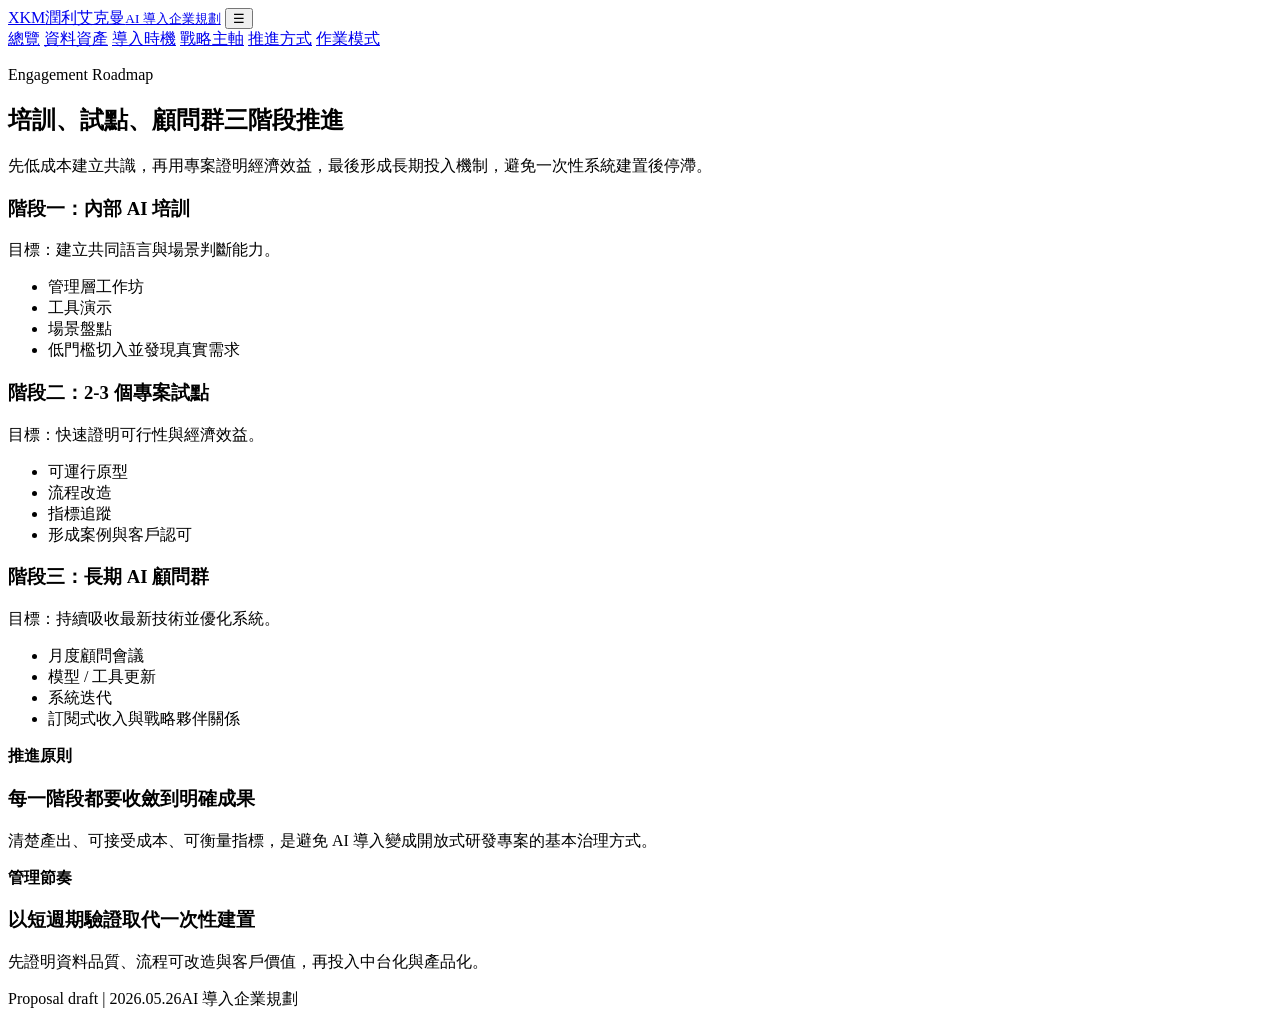
==== roadmap.html @ 2dffa459 "Add files via upload" ====
<!doctype html>
<html lang="zh-Hant">
  <head>
    <meta charset="utf-8">
    <meta name="viewport" content="width=device-width, initial-scale=1">
    <title>推進方式 | 潤利艾克曼 AI 導入企業規劃</title>
    <link rel="stylesheet" href="./assets/styles.css">
  </head>
  <body>
    <header class="site-header">
      <nav class="nav" aria-label="主導覽">
        <a class="brand" href="index.html"><span class="brand-mark">XKM</span><span>潤利艾克曼<small>AI 導入企業規劃</small></span></a>
        <button class="nav-toggle" type="button" aria-label="開啟導覽" aria-expanded="false">☰</button>
        <div class="nav-links">
          <a href="index.html">總覽</a>
          <a href="assets.html">資料資產</a>
          <a href="why-now.html">導入時機</a>
          <a href="strategy.html">戰略主軸</a>
          <a class="active" href="roadmap.html">推進方式</a>
          <a href="operating-model.html">作業模式</a>
        </div>
      </nav>
    </header>

    <main>
      <section class="hero compact">
        <div class="hero-inner">
          <p class="eyebrow">Engagement Roadmap</p>
          <h1>培訓、試點、顧問群三階段推進</h1>
          <p class="lead">先低成本建立共識，再用專案證明經濟效益，最後形成長期投入機制，避免一次性系統建置後停滯。</p>
        </div>
      </section>

      <section class="section">
        <div class="section-inner">
          <div class="stages">
            <article class="stage">
              <h3>階段一：內部 AI 培訓</h3>
              <p>目標：建立共同語言與場景判斷能力。</p>
              <ul>
                <li>管理層工作坊</li>
                <li>工具演示</li>
                <li>場景盤點</li>
                <li>低門檻切入並發現真實需求</li>
              </ul>
            </article>
            <article class="stage">
              <h3>階段二：2-3 個專案試點</h3>
              <p>目標：快速證明可行性與經濟效益。</p>
              <ul>
                <li>可運行原型</li>
                <li>流程改造</li>
                <li>指標追蹤</li>
                <li>形成案例與客戶認可</li>
              </ul>
            </article>
            <article class="stage">
              <h3>階段三：長期 AI 顧問群</h3>
              <p>目標：持續吸收最新技術並優化系統。</p>
              <ul>
                <li>月度顧問會議</li>
                <li>模型 / 工具更新</li>
                <li>系統迭代</li>
                <li>訂閱式收入與戰略夥伴關係</li>
              </ul>
            </article>
          </div>
        </div>
      </section>

      <section class="section alt">
        <div class="section-inner">
          <div class="timeline">
            <article class="timeline-item">
              <strong>推進原則</strong>
              <div>
                <h3>每一階段都要收斂到明確成果</h3>
                <p>清楚產出、可接受成本、可衡量指標，是避免 AI 導入變成開放式研發專案的基本治理方式。</p>
              </div>
            </article>
            <article class="timeline-item">
              <strong>管理節奏</strong>
              <div>
                <h3>以短週期驗證取代一次性建置</h3>
                <p>先證明資料品質、流程可改造與客戶價值，再投入中台化與產品化。</p>
              </div>
            </article>
          </div>
        </div>
      </section>
    </main>

    <footer class="footer">
      <div class="footer-inner"><span>Proposal draft | 2026.05.26</span><span>AI 導入企業規劃</span></div>
    </footer>
    <script src="./assets/site.js"></script>
  </body>
</html>
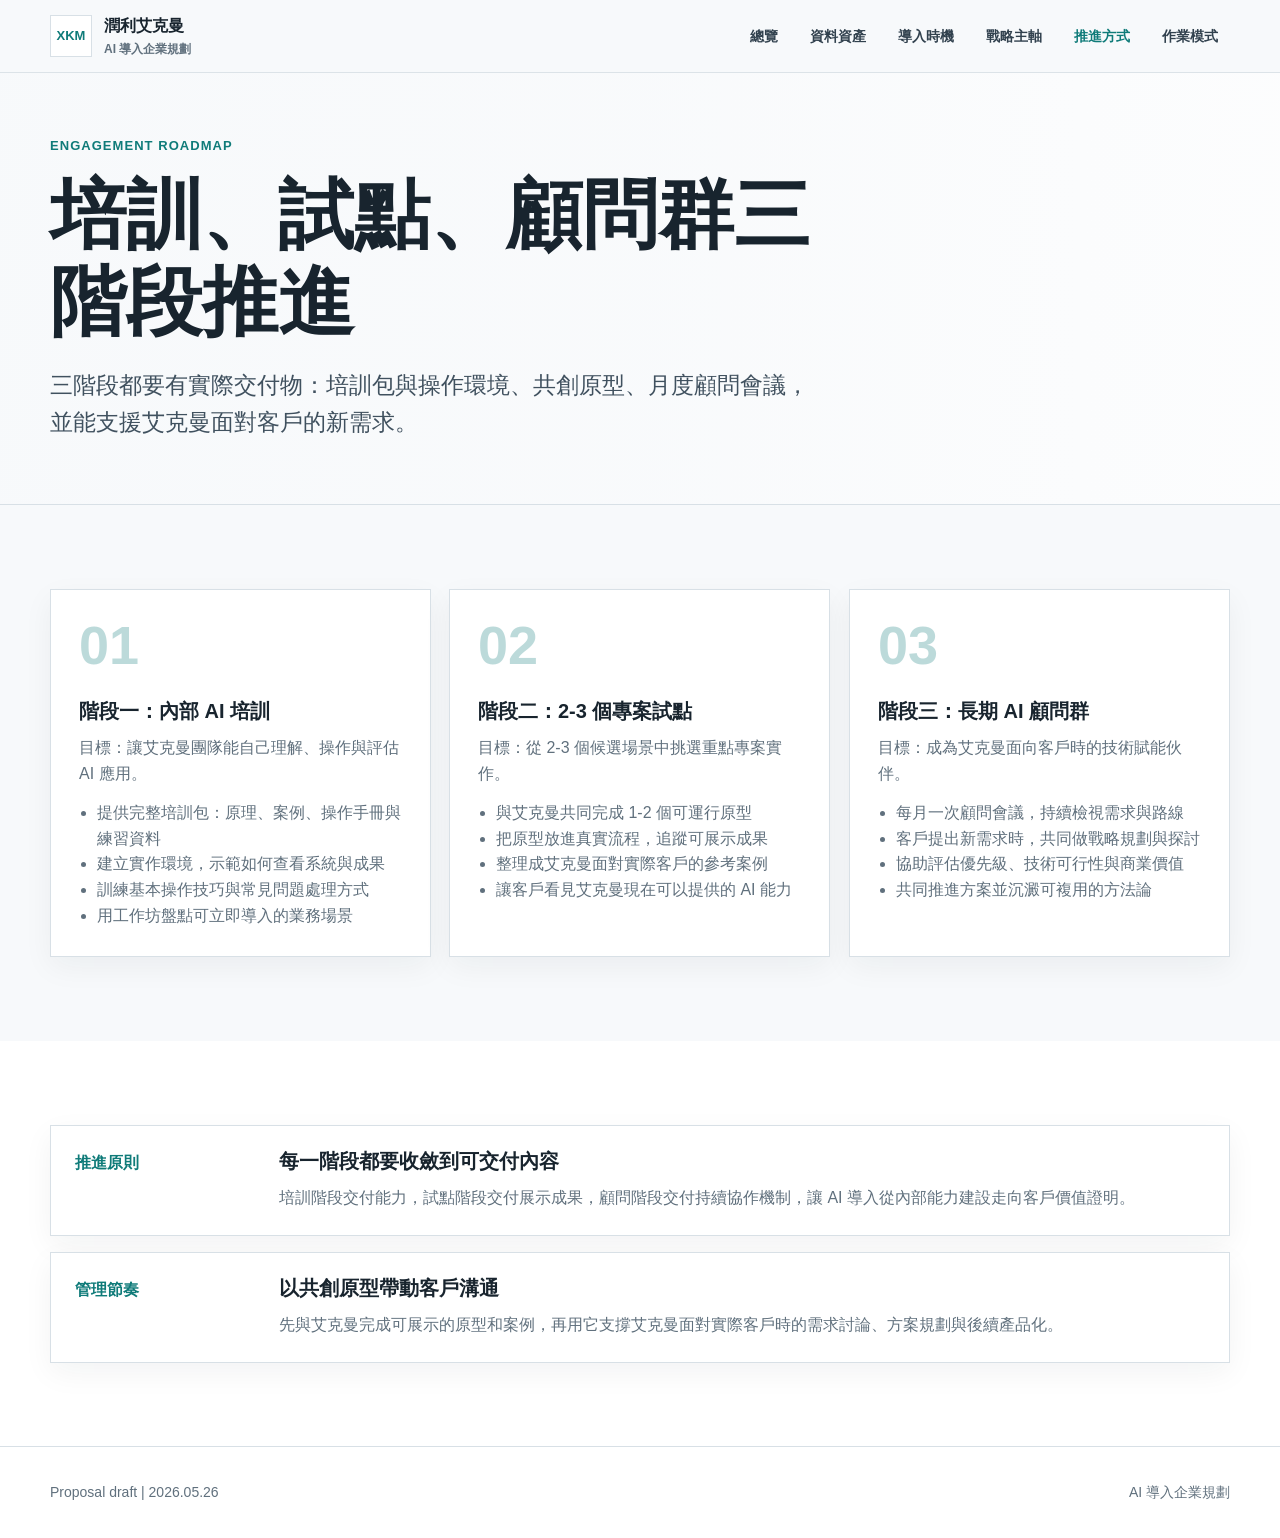
==== commit 7cf256d2: "Update roadmap engagement details" ====
--- a/roadmap.html
+++ b/roadmap.html
@@ -27,7 +27,7 @@
         <div class="hero-inner">
           <p class="eyebrow">Engagement Roadmap</p>
           <h1>培訓、試點、顧問群三階段推進</h1>
-          <p class="lead">先低成本建立共識，再用專案證明經濟效益，最後形成長期投入機制，避免一次性系統建置後停滯。</p>
+          <p class="lead">三階段都要有實際交付物：培訓包與操作環境、共創原型、月度顧問會議，並能支援艾克曼面對客戶的新需求。</p>
         </div>
       </section>
 
@@ -36,32 +36,32 @@
           <div class="stages">
             <article class="stage">
               <h3>階段一：內部 AI 培訓</h3>
-              <p>目標：建立共同語言與場景判斷能力。</p>
+              <p>目標：讓艾克曼團隊能自己理解、操作與評估 AI 應用。</p>
               <ul>
-                <li>管理層工作坊</li>
-                <li>工具演示</li>
-                <li>場景盤點</li>
-                <li>低門檻切入並發現真實需求</li>
+                <li>提供完整培訓包：原理、案例、操作手冊與練習資料</li>
+                <li>建立實作環境，示範如何查看系統與成果</li>
+                <li>訓練基本操作技巧與常見問題處理方式</li>
+                <li>用工作坊盤點可立即導入的業務場景</li>
               </ul>
             </article>
             <article class="stage">
               <h3>階段二：2-3 個專案試點</h3>
-              <p>目標：快速證明可行性與經濟效益。</p>
+              <p>目標：從 2-3 個候選場景中挑選重點專案實作。</p>
               <ul>
-                <li>可運行原型</li>
-                <li>流程改造</li>
-                <li>指標追蹤</li>
-                <li>形成案例與客戶認可</li>
+                <li>與艾克曼共同完成 1-2 個可運行原型</li>
+                <li>把原型放進真實流程，追蹤可展示成果</li>
+                <li>整理成艾克曼面對實際客戶的參考案例</li>
+                <li>讓客戶看見艾克曼現在可以提供的 AI 能力</li>
               </ul>
             </article>
             <article class="stage">
               <h3>階段三：長期 AI 顧問群</h3>
-              <p>目標：持續吸收最新技術並優化系統。</p>
+              <p>目標：成為艾克曼面向客戶時的技術賦能伙伴。</p>
               <ul>
-                <li>月度顧問會議</li>
-                <li>模型 / 工具更新</li>
-                <li>系統迭代</li>
-                <li>訂閱式收入與戰略夥伴關係</li>
+                <li>每月一次顧問會議，持續檢視需求與路線</li>
+                <li>客戶提出新需求時，共同做戰略規劃與探討</li>
+                <li>協助評估優先級、技術可行性與商業價值</li>
+                <li>共同推進方案並沉澱可複用的方法論</li>
               </ul>
             </article>
           </div>
@@ -74,15 +74,15 @@
             <article class="timeline-item">
               <strong>推進原則</strong>
               <div>
-                <h3>每一階段都要收斂到明確成果</h3>
-                <p>清楚產出、可接受成本、可衡量指標，是避免 AI 導入變成開放式研發專案的基本治理方式。</p>
+                <h3>每一階段都要收斂到可交付內容</h3>
+                <p>培訓階段交付能力，試點階段交付展示成果，顧問階段交付持續協作機制，讓 AI 導入從內部能力建設走向客戶價值證明。</p>
               </div>
             </article>
             <article class="timeline-item">
               <strong>管理節奏</strong>
               <div>
-                <h3>以短週期驗證取代一次性建置</h3>
-                <p>先證明資料品質、流程可改造與客戶價值，再投入中台化與產品化。</p>
+                <h3>以共創原型帶動客戶溝通</h3>
+                <p>先與艾克曼完成可展示的原型和案例，再用它支撐艾克曼面對實際客戶時的需求討論、方案規劃與後續產品化。</p>
               </div>
             </article>
           </div>
--- a/assets/styles.css
+++ b/assets/styles.css
@@ -0,0 +1,623 @@
+:root {
+  --ink: #18242e;
+  --muted: #60707d;
+  --line: #d8e0e6;
+  --paper: #f7f9fb;
+  --panel: #ffffff;
+  --navy: #17324d;
+  --teal: #0f7b79;
+  --gold: #c58b2b;
+  --green: #3b7d4a;
+  --red: #a64b4b;
+  --shadow: 0 18px 45px rgba(24, 36, 46, 0.08);
+}
+
+* {
+  box-sizing: border-box;
+}
+
+html {
+  scroll-behavior: smooth;
+}
+
+body {
+  margin: 0;
+  color: var(--ink);
+  background: var(--paper);
+  font-family: "Microsoft JhengHei", "Noto Sans TC", "PingFang TC", Arial, sans-serif;
+  line-height: 1.6;
+}
+
+a {
+  color: inherit;
+  text-decoration: none;
+}
+
+.site-header {
+  position: sticky;
+  top: 0;
+  z-index: 20;
+  border-bottom: 1px solid rgba(216, 224, 230, 0.86);
+  background: rgba(247, 249, 251, 0.94);
+  backdrop-filter: blur(16px);
+}
+
+.nav {
+  display: flex;
+  align-items: center;
+  justify-content: space-between;
+  width: min(1180px, calc(100% - 40px));
+  margin: 0 auto;
+  min-height: 72px;
+}
+
+.brand {
+  display: flex;
+  align-items: center;
+  gap: 12px;
+  font-weight: 800;
+  letter-spacing: 0;
+}
+
+.brand-mark {
+  display: grid;
+  place-items: center;
+  width: 42px;
+  height: 42px;
+  border: 1px solid var(--line);
+  background: var(--panel);
+  color: var(--teal);
+  font-size: 13px;
+  font-weight: 900;
+}
+
+.brand small {
+  display: block;
+  margin-top: 1px;
+  color: var(--muted);
+  font-size: 12px;
+  font-weight: 600;
+}
+
+.nav-toggle {
+  display: none;
+  width: 42px;
+  height: 42px;
+  border: 1px solid var(--line);
+  background: var(--panel);
+  color: var(--ink);
+  font-size: 22px;
+  cursor: pointer;
+}
+
+.nav-links {
+  display: flex;
+  align-items: center;
+  gap: 8px;
+}
+
+.nav-links a {
+  padding: 10px 12px;
+  color: #31414e;
+  font-size: 14px;
+  font-weight: 700;
+}
+
+.nav-links a:hover,
+.nav-links a.active {
+  color: var(--teal);
+}
+
+.hero {
+  position: relative;
+  min-height: 78vh;
+  display: grid;
+  align-items: center;
+  overflow: hidden;
+  background:
+    linear-gradient(90deg, rgba(247, 249, 251, 0.96) 0%, rgba(247, 249, 251, 0.82) 49%, rgba(247, 249, 251, 0.36) 100%),
+    url("./hero-dashboard.png") center right / cover no-repeat;
+  border-bottom: 1px solid var(--line);
+}
+
+.hero.compact {
+  min-height: 48vh;
+}
+
+.hero-inner,
+.section-inner {
+  width: min(1180px, calc(100% - 40px));
+  margin: 0 auto;
+}
+
+.eyebrow {
+  margin: 0 0 14px;
+  color: var(--teal);
+  font-size: 13px;
+  font-weight: 900;
+  letter-spacing: 0.08em;
+  text-transform: uppercase;
+}
+
+h1,
+h2,
+h3 {
+  margin: 0;
+  line-height: 1.15;
+  letter-spacing: 0;
+}
+
+h1 {
+  max-width: 760px;
+  font-size: clamp(42px, 7vw, 76px);
+}
+
+h2 {
+  font-size: clamp(28px, 4vw, 44px);
+}
+
+h3 {
+  font-size: 20px;
+}
+
+.lead {
+  max-width: 760px;
+  margin: 22px 0 0;
+  color: #40515f;
+  font-size: clamp(18px, 2vw, 23px);
+}
+
+.hero-actions {
+  display: flex;
+  flex-wrap: wrap;
+  gap: 12px;
+  margin-top: 34px;
+}
+
+.button {
+  display: inline-flex;
+  align-items: center;
+  justify-content: center;
+  min-height: 44px;
+  padding: 10px 18px;
+  border: 1px solid var(--navy);
+  background: var(--navy);
+  color: #fff;
+  font-weight: 800;
+}
+
+.button.secondary {
+  border-color: var(--line);
+  background: rgba(255, 255, 255, 0.82);
+  color: var(--ink);
+}
+
+.section {
+  padding: 84px 0;
+}
+
+.section.alt {
+  background: #fff;
+}
+
+.section-head {
+  display: flex;
+  align-items: end;
+  justify-content: space-between;
+  gap: 32px;
+  margin-bottom: 34px;
+}
+
+.section-head p {
+  max-width: 520px;
+  margin: 0;
+  color: var(--muted);
+  font-size: 17px;
+}
+
+.metric-strip {
+  display: grid;
+  grid-template-columns: repeat(4, 1fr);
+  gap: 1px;
+  margin-top: 48px;
+  border: 1px solid var(--line);
+  background: var(--line);
+  box-shadow: var(--shadow);
+}
+
+.metric {
+  min-height: 150px;
+  padding: 24px;
+  background: rgba(255, 255, 255, 0.94);
+}
+
+.metric strong {
+  display: block;
+  color: var(--navy);
+  font-size: 34px;
+  line-height: 1;
+}
+
+.metric span {
+  display: block;
+  margin-top: 12px;
+  color: var(--muted);
+  font-weight: 700;
+}
+
+.grid-3 {
+  display: grid;
+  grid-template-columns: repeat(3, 1fr);
+  gap: 18px;
+}
+
+.grid-2 {
+  display: grid;
+  grid-template-columns: repeat(2, 1fr);
+  gap: 24px;
+}
+
+.tile,
+.quote-panel,
+.table-wrap,
+.stage,
+.timeline-item {
+  position: relative;
+  border: 1px solid var(--line);
+  background: var(--panel);
+  box-shadow: 0 10px 28px rgba(24, 36, 46, 0.05);
+  transition:
+    transform 180ms ease,
+    box-shadow 180ms ease,
+    border-color 180ms ease,
+    background-color 180ms ease;
+  will-change: transform;
+}
+
+.tile:hover,
+.tile:focus-within,
+.tile.is-floating,
+.quote-panel:hover,
+.quote-panel:focus-within,
+.quote-panel.is-floating,
+.table-wrap:hover,
+.table-wrap:focus-within,
+.table-wrap.is-floating,
+.stage:hover,
+.stage:focus-within,
+.stage.is-floating,
+.timeline-item:hover,
+.timeline-item:focus-within,
+.timeline-item.is-floating,
+.step:hover,
+.step:focus-within,
+.step.is-floating,
+.flow-item:hover,
+.flow-item:focus-within,
+.flow-item.is-floating {
+  z-index: 5;
+  transform: translateY(-8px) scale(1.025);
+  border-color: rgba(15, 123, 121, 0.42);
+  background-color: #fff;
+  box-shadow: 0 24px 58px rgba(24, 36, 46, 0.14);
+}
+
+.tile {
+  padding: 26px;
+}
+
+.tile .number {
+  display: inline-grid;
+  place-items: center;
+  width: 34px;
+  height: 34px;
+  margin-bottom: 18px;
+  border: 1px solid rgba(15, 123, 121, 0.28);
+  color: var(--teal);
+  font-weight: 900;
+}
+
+.tile p,
+.stage p,
+.timeline-item p {
+  margin: 12px 0 0;
+  color: var(--muted);
+}
+
+.quote-panel {
+  padding: 34px;
+  border-left: 5px solid var(--gold);
+  background: #fffdf8;
+}
+
+.quote-panel p {
+  margin: 0;
+  color: #334553;
+  font-size: 21px;
+  font-weight: 800;
+}
+
+.table-wrap {
+  overflow: auto;
+}
+
+table {
+  width: 100%;
+  min-width: 720px;
+  border-collapse: collapse;
+  background: var(--panel);
+}
+
+th,
+td {
+  padding: 18px;
+  border-bottom: 1px solid var(--line);
+  text-align: left;
+  vertical-align: top;
+}
+
+th {
+  color: var(--navy);
+  background: #edf3f6;
+  font-size: 14px;
+}
+
+td {
+  color: #394a57;
+}
+
+tr:last-child td {
+  border-bottom: 0;
+}
+
+.diagram {
+  display: grid;
+  grid-template-columns: 1fr 1fr;
+  gap: 28px;
+  align-items: center;
+}
+
+.hub {
+  position: relative;
+  min-height: 420px;
+  border: 1px solid var(--line);
+  background:
+    linear-gradient(180deg, rgba(255,255,255,0.94), rgba(255,255,255,0.82)),
+    repeating-linear-gradient(90deg, transparent 0 39px, rgba(216,224,230,0.5) 40px);
+  box-shadow: var(--shadow);
+}
+
+.hub-core {
+  position: absolute;
+  left: 50%;
+  top: 50%;
+  width: min(240px, 62%);
+  padding: 26px;
+  transform: translate(-50%, -50%);
+  border: 2px solid var(--teal);
+  background: var(--navy);
+  color: #fff;
+  text-align: center;
+  font-size: 22px;
+  font-weight: 900;
+}
+
+.hub-node {
+  position: absolute;
+  width: 145px;
+  padding: 14px;
+  border: 1px solid var(--line);
+  background: #fff;
+  color: #334553;
+  font-weight: 800;
+  box-shadow: 0 8px 18px rgba(24, 36, 46, 0.07);
+}
+
+.hub-node:nth-child(2) { left: 32px; top: 36px; }
+.hub-node:nth-child(3) { right: 32px; top: 36px; }
+.hub-node:nth-child(4) { left: 32px; bottom: 36px; }
+.hub-node:nth-child(5) { right: 32px; bottom: 36px; }
+
+.steps {
+  display: grid;
+  gap: 14px;
+}
+
+.step {
+  display: grid;
+  grid-template-columns: 72px 1fr;
+  gap: 18px;
+  align-items: start;
+  padding: 20px;
+  border: 1px solid var(--line);
+  background: #fff;
+  transition:
+    transform 180ms ease,
+    box-shadow 180ms ease,
+    border-color 180ms ease;
+  will-change: transform;
+}
+
+.step strong {
+  color: var(--teal);
+  font-size: 13px;
+}
+
+.step h3 {
+  margin-bottom: 8px;
+}
+
+.step p {
+  margin: 0;
+  color: var(--muted);
+}
+
+.flow {
+  display: grid;
+  grid-template-columns: repeat(5, 1fr);
+  gap: 10px;
+}
+
+.flow-item {
+  position: relative;
+  min-height: 180px;
+  padding: 20px;
+  border-top: 5px solid var(--teal);
+  background: #fff;
+  box-shadow: 0 8px 20px rgba(24, 36, 46, 0.06);
+  transition:
+    transform 180ms ease,
+    box-shadow 180ms ease,
+    border-color 180ms ease;
+  will-change: transform;
+}
+
+.flow-item:nth-child(2) { border-top-color: var(--gold); }
+.flow-item:nth-child(3) { border-top-color: var(--green); }
+.flow-item:nth-child(4) { border-top-color: var(--navy); }
+.flow-item:nth-child(5) { border-top-color: var(--red); }
+
+.flow-item ul,
+.stage ul,
+.timeline-item ul {
+  margin: 14px 0 0;
+  padding-left: 18px;
+  color: var(--muted);
+}
+
+.stages {
+  display: grid;
+  grid-template-columns: repeat(3, 1fr);
+  gap: 18px;
+  counter-reset: stages;
+}
+
+.stage {
+  padding: 28px;
+  counter-increment: stages;
+}
+
+.stage::before {
+  content: "0" counter(stages);
+  display: block;
+  margin-bottom: 28px;
+  color: rgba(15, 123, 121, 0.28);
+  font-size: 54px;
+  line-height: 1;
+  font-weight: 900;
+}
+
+.timeline {
+  display: grid;
+  gap: 16px;
+}
+
+.timeline-item {
+  display: grid;
+  grid-template-columns: 180px 1fr;
+  gap: 24px;
+  padding: 24px;
+}
+
+.timeline-item strong {
+  color: var(--teal);
+}
+
+.footer {
+  padding: 34px 0;
+  border-top: 1px solid var(--line);
+  color: var(--muted);
+  background: #fff;
+  font-size: 14px;
+}
+
+.footer-inner {
+  display: flex;
+  justify-content: space-between;
+  gap: 24px;
+  width: min(1180px, calc(100% - 40px));
+  margin: 0 auto;
+}
+
+@media (max-width: 920px) {
+  .nav-toggle {
+    display: inline-grid;
+    place-items: center;
+  }
+
+  .nav-links {
+    position: absolute;
+    left: 20px;
+    right: 20px;
+    top: 72px;
+    display: none;
+    flex-direction: column;
+    align-items: stretch;
+    padding: 12px;
+    border: 1px solid var(--line);
+    background: #fff;
+    box-shadow: var(--shadow);
+  }
+
+  .nav-links.open {
+    display: flex;
+  }
+
+  .metric-strip,
+  .grid-3,
+  .grid-2,
+  .diagram,
+  .flow,
+  .stages {
+    grid-template-columns: 1fr;
+  }
+
+  .section-head {
+    display: block;
+  }
+
+  .section-head p {
+    margin-top: 16px;
+  }
+
+  .timeline-item {
+    grid-template-columns: 1fr;
+  }
+}
+
+@media (max-width: 620px) {
+  .nav,
+  .hero-inner,
+  .section-inner,
+  .footer-inner {
+    width: min(100% - 28px, 1180px);
+  }
+
+  .hero {
+    min-height: 70vh;
+    background:
+      linear-gradient(180deg, rgba(247,249,251,0.98) 0%, rgba(247,249,251,0.9) 58%, rgba(247,249,251,0.72) 100%),
+      url("./hero-dashboard.png") center / cover no-repeat;
+  }
+
+  .section {
+    padding: 58px 0;
+  }
+
+  .metric {
+    min-height: auto;
+  }
+
+  .hub {
+    min-height: 500px;
+  }
+
+  .hub-node {
+    width: calc(50% - 34px);
+    font-size: 13px;
+  }
+
+  .footer-inner {
+    display: block;
+  }
+}
